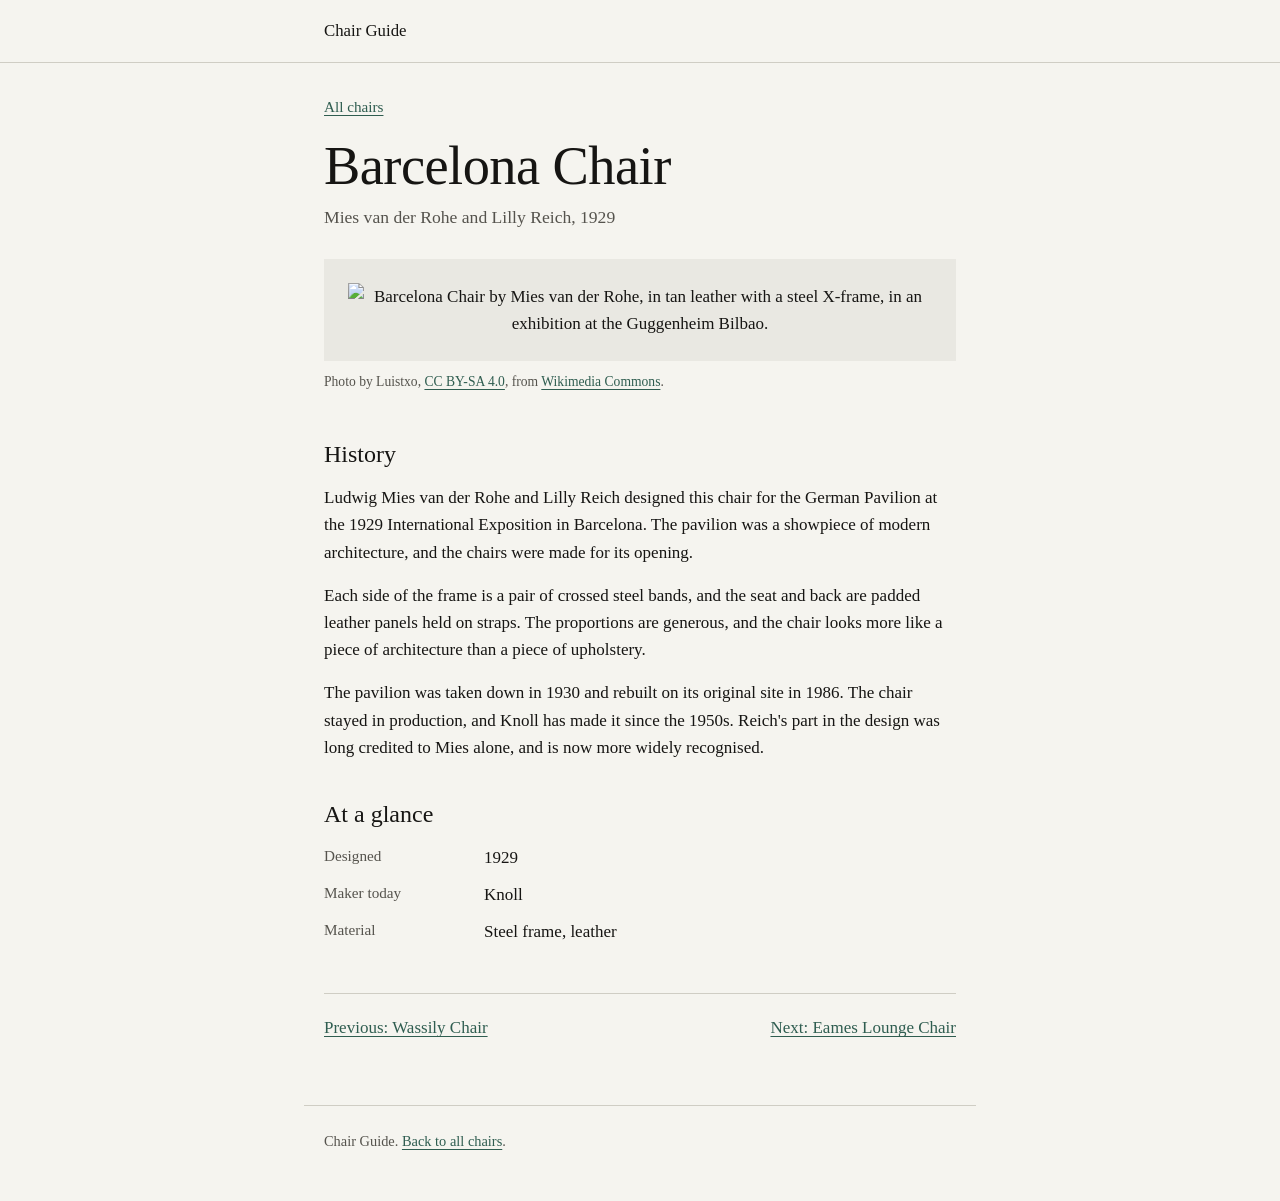
==== chairs/barcelona-chair.html @ 8ddb8013 "Image added" ====
<!doctype html>
<html lang="en">
<head>
  <meta charset="utf-8">
  <meta name="viewport" content="width=device-width, initial-scale=1">
  <title>Barcelona Chair: Chair Guide</title>
  <meta name="description" content="A steel X-frame and leather cushions, made for a pavilion that stood for less than a year.">
  <link rel="stylesheet" href="../styles.css">
</head>
<body>
  <header class="site-header">
    <div class="wrap bar">
      <a class="name-link" href="../index.html">Chair Guide</a>
    </div>
  </header>

  <main class="wrap article">
    <p class="crumb"><a href="../index.html">All chairs</a></p>

    <h1>Barcelona Chair</h1>
    <p class="by">Mies van der Rohe and Lilly Reich, 1929</p>

    <figure class="photo">
      <span class="plate"><img src="https://upload.wikimedia.org/wikipedia/commons/thumb/6/6a/Barcelona_chair%2C_Guggenheim_Bilbao.jpg/960px-Barcelona_chair%2C_Guggenheim_Bilbao.jpg" alt="Barcelona Chair by Mies van der Rohe, in tan leather with a steel X-frame, in an exhibition at the Guggenheim Bilbao."></span>
      <figcaption>Photo by Luistxo, <a href="https://creativecommons.org/licenses/by-sa/4.0/">CC BY-SA 4.0</a>, from <a href="https://commons.wikimedia.org/wiki/File:Barcelona_chair%2C_Guggenheim_Bilbao.jpg">Wikimedia Commons</a>.</figcaption>
    </figure>

    <section aria-labelledby="history-h">
      <h2 id="history-h">History</h2>
        <p>Ludwig Mies van der Rohe and Lilly Reich designed this chair for the German Pavilion at the 1929 International Exposition in Barcelona. The pavilion was a showpiece of modern architecture, and the chairs were made for its opening.</p>
        <p>Each side of the frame is a pair of crossed steel bands, and the seat and back are padded leather panels held on straps. The proportions are generous, and the chair looks more like a piece of architecture than a piece of upholstery.</p>
        <p>The pavilion was taken down in 1930 and rebuilt on its original site in 1986. The chair stayed in production, and Knoll has made it since the 1950s. Reich&#39;s part in the design was long credited to Mies alone, and is now more widely recognised.</p>
    </section>

    <section aria-labelledby="glance-h">
      <h2 id="glance-h">At a glance</h2>
      <dl class="facts">
        <dt>Designed</dt><dd>1929</dd>
        <dt>Maker today</dt><dd>Knoll</dd>
        <dt>Material</dt><dd>Steel frame, leather</dd>
      </dl>
    </section>

    <nav class="pager" aria-label="More chairs">
      <a class="prev" rel="prev" href="wassily-chair.html">Previous: Wassily Chair</a>
      <a class="next" rel="next" href="eames-lounge-chair.html">Next: Eames Lounge Chair</a>
    </nav>
  </main>

  <footer class="site-footer wrap">
    <p>Chair Guide. <a href="../index.html">Back to all chairs</a>.</p>
  </footer>
</body>
</html>
---- styles.css ----
/* Chair gallery.
   Plain paper and ink, one serif family, one green for links.
   Photos sit on a fixed light plate so every chair is framed the same way. */

:root {
  --paper: #f5f4ef;
  --ink: #161513;
  --soft: #55534d;
  --rule: #cfcdc4;
  --accent: #2f5d50;
  --plate: #e9e8e2;
}

@media (prefers-color-scheme: dark) {
  :root:not([data-theme="light"]) {
    --paper: #141413;
    --ink: #ecebe6;
    --soft: #a9a79f;
    --rule: #34332f;
    --accent: #8fc4b2;
  }
}

:root[data-theme="dark"] {
  --paper: #141413;
  --ink: #ecebe6;
  --soft: #a9a79f;
  --rule: #34332f;
  --accent: #8fc4b2;
}

* { box-sizing: border-box; }

body {
  margin: 0;
  background: var(--paper);
  color: var(--ink);
  font-family: Georgia, "Times New Roman", serif;
  font-size: 1.0625rem;
  line-height: 1.6;
}

a { color: var(--accent); text-decoration: underline; text-underline-offset: 0.2em; }
a:focus-visible { outline: 2px solid var(--ink); outline-offset: 4px; }

h1, h2, h3 { font-weight: 400; line-height: 1.15; margin: 0; }
h1 { font-size: clamp(2.2rem, 6vw, 3.4rem); letter-spacing: -0.01em; margin-bottom: 1rem; }
h2 { font-size: 1.5rem; margin-bottom: 1rem; }
p { margin: 0; }

.wrap { max-width: 42rem; margin: 0 auto; padding: 0 1.25rem; }
.wrap.wide { max-width: 72rem; }

/* Header */
.site-header { border-bottom: 1px solid var(--rule); }
.bar {
  display: flex;
  flex-wrap: wrap;
  justify-content: space-between;
  align-items: baseline;
  gap: 0.5rem 1.5rem;
  padding-top: 1.1rem;
  padding-bottom: 1.1rem;
}
.name-link { color: var(--ink); font-size: 1.05rem; text-decoration: none; }
.site-header nav { font-size: 0.95rem; }
.site-header nav a { color: var(--soft); }
.site-header nav a:hover { color: var(--ink); }

/* Gallery front page */
.intro { padding: 3.5rem 0 2.5rem; }
.intro p { color: var(--soft); font-size: 1.1rem; max-width: 36rem; }
.hint { margin-top: 0.6rem; font-size: 0.95rem !important; }
.hint-touch { display: none; }

.grid {
  list-style: none;
  margin: 0;
  padding: 0;
  display: grid;
  grid-template-columns: repeat(3, minmax(0, 1fr));
  gap: 2.75rem 1.75rem;
}

.grid li { position: relative; }

.tile {
  display: block;
  color: inherit;
  text-decoration: none;
  -webkit-touch-callout: none;
  -webkit-user-select: none;
  user-select: none;
}

/* Every photo is cropped to the same 4:5 frame and fills it edge to edge,
   so all nine tiles have the same size and shape. */
.plate {
  display: block;
  position: relative;
  aspect-ratio: 3 / 4;
  background: var(--plate);
  overflow: hidden;
}
.plate img {
  position: absolute;
  inset: 0;
  width: 100%;
  height: 100%;
  object-fit: cover;
  object-position: 50% 50%;
  -webkit-user-drag: none;
}

/* Square and landscape photos: show the whole chair, uncropped, over a soft
   blurred copy of the same photo so the tile keeps the same size and shape. */
.plate.fit-contain::before {
  content: "";
  position: absolute;
  inset: -12%;
  background: var(--bg-img) center / cover no-repeat;
  filter: blur(22px);
}
.plate.fit-contain img { object-fit: contain; }

.tile .name { font-size: 1.05rem; font-weight: 700; margin: 0.8rem 0 0.1rem; }
.tile .by { color: var(--soft); font-size: 0.92rem; }
.tile:hover .name,
.tile:focus-visible .name { text-decoration: underline; text-underline-offset: 0.2em; }

/* Preview strip, shown on hover, keyboard focus, or touch-and-hold */
.peek {
  position: absolute;
  top: 0;
  left: 0;
  width: 100%;
  aspect-ratio: 3 / 4;
  display: flex;
  align-items: flex-end;
  pointer-events: none;
  opacity: 0;
  transition: opacity 0.18s ease;
}
.peek span {
  display: block;
  width: 100%;
  padding: 1rem 1rem 1.1rem;
  background: color-mix(in srgb, var(--paper) 94%, transparent);
  color: var(--ink);
  font-size: 0.95rem;
  line-height: 1.45;
  border-top: 1px solid var(--rule);
}
.grid li:focus-within .peek,
.grid li.is-held .peek { opacity: 1; }

@media (hover: hover) {
  .grid li:hover .peek { opacity: 1; }
}

@media (hover: none) {
  .hint-hover { display: none; }
  .hint-touch { display: inline; }
}

/* Chair pages */
.crumb { padding-top: 2rem; font-size: 0.95rem; }
.article h1 { margin-top: 1rem; margin-bottom: 0.3rem; }
.article .by { color: var(--soft); font-size: 1.1rem; margin-bottom: 1.75rem; }

.photo { margin: 0 0 2.5rem; }
.photo .plate { aspect-ratio: auto; padding: 1.5rem; text-align: center; }
.photo .plate img {
  position: static;
  display: block;
  margin: 0 auto;
  width: auto;
  max-width: 100%;
  height: auto;
  max-height: 70vh;
  padding: 0;
}
.photo figcaption { margin-top: 0.6rem; color: var(--soft); font-size: 0.85rem; }

.article section { padding-top: 0.5rem; }
.article section p { margin-bottom: 1rem; }
.article section + section { margin-top: 2rem; }

.facts { margin: 0; display: grid; grid-template-columns: 9rem 1fr; gap: 0.6rem 1rem; }
.facts dt { color: var(--soft); font-size: 0.95rem; }
.facts dd { margin: 0; }

.pager {
  display: flex;
  justify-content: space-between;
  gap: 1rem;
  margin-top: 3rem;
  padding-top: 1.25rem;
  border-top: 1px solid var(--rule);
}
.pager .next { margin-left: auto; text-align: right; }

/* Footer */
.site-footer {
  margin-top: 4rem;
  padding-top: 1.5rem;
  padding-bottom: 3rem;
  border-top: 1px solid var(--rule);
  color: var(--soft);
  font-size: 0.9rem;
}

/* Smaller screens */
@media (max-width: 900px) {
  .grid { grid-template-columns: repeat(2, minmax(0, 1fr)); gap: 2.25rem 1.25rem; }
}
@media (max-width: 380px) {
  .facts { grid-template-columns: 1fr; gap: 0.1rem; }
  .facts dd { margin-bottom: 0.7rem; }
}
@media (max-width: 320px) {
  .grid { grid-template-columns: minmax(0, 1fr); }
}

@media (prefers-reduced-motion: reduce) {
  .peek { transition: none; }
}
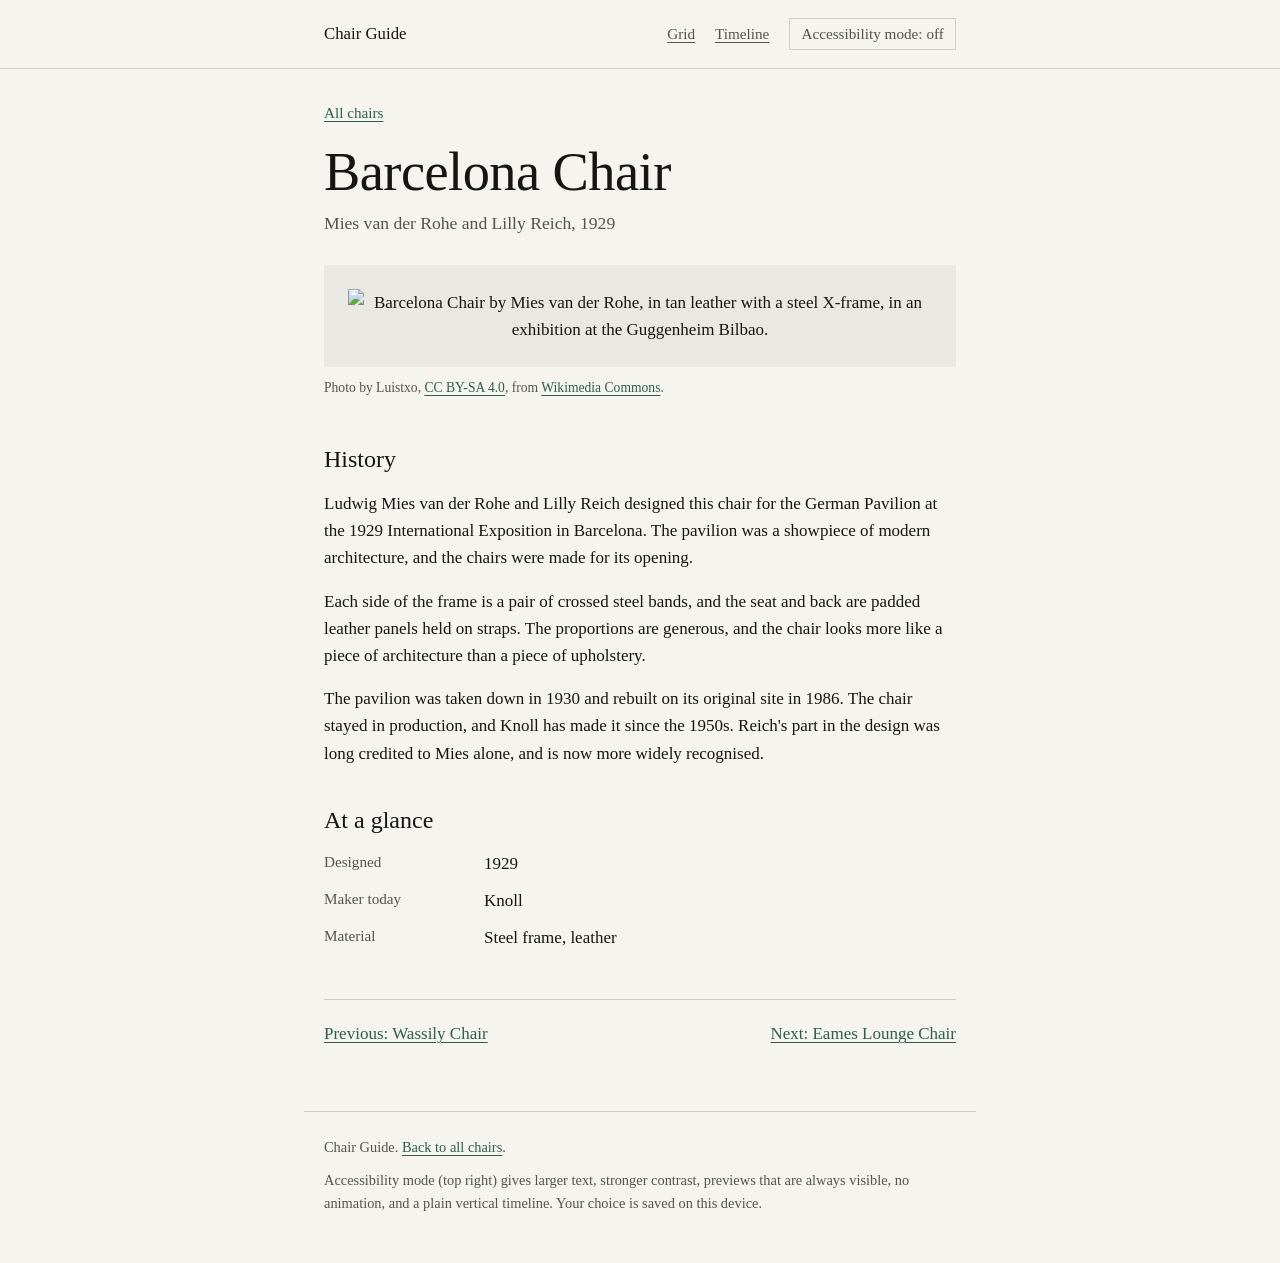
==== commit b755e11e: "Add timeline view, accessibility mode and accessibility fixes - Timeline page: chairs in date order " ====
--- a/chairs/barcelona-chair.html
+++ b/chairs/barcelona-chair.html
@@ -6,11 +6,19 @@
   <title>Barcelona Chair: Chair Guide</title>
   <meta name="description" content="A steel X-frame and leather cushions, made for a pavilion that stood for less than a year.">
   <link rel="stylesheet" href="../styles.css">
+  <script src="../a11y.js"></script>
 </head>
 <body>
   <header class="site-header">
     <div class="wrap bar">
       <a class="name-link" href="../index.html">Chair Guide</a>
+      <div class="bar-right">
+        <nav aria-label="Views">
+          <a href="../index.html">Grid</a>
+          <a href="../timeline.html">Timeline</a>
+        </nav>
+        <button type="button" class="a11y-toggle" aria-pressed="false" hidden>Accessibility mode<span aria-hidden="true">: <span class="state">off</span></span></button>
+      </div>
     </div>
   </header>
 
@@ -49,6 +57,7 @@
 
   <footer class="site-footer wrap">
     <p>Chair Guide. <a href="../index.html">Back to all chairs</a>.</p>
+    <p class="a11y-note" hidden>Accessibility mode (top right) gives larger text, stronger contrast, previews that are always visible, no animation, and a plain vertical timeline. Your choice is saved on this device.</p>
   </footer>
 </body>
 </html>
--- a/styles.css
+++ b/styles.css
@@ -18,6 +18,7 @@
     --soft: #a9a79f;
     --rule: #34332f;
     --accent: #8fc4b2;
+    color-scheme: dark;
   }
 }
 
@@ -27,6 +28,7 @@
   --soft: #a9a79f;
   --rule: #34332f;
   --accent: #8fc4b2;
+  color-scheme: dark;
 }
 
 * { box-sizing: border-box; }
@@ -200,6 +202,153 @@
 }
 .pager .next { margin-left: auto; text-align: right; }
 
+/* Header: Grid / Timeline switch */
+.site-header nav { display: flex; gap: 1.25rem; }
+.site-header nav a[aria-current="page"] { color: var(--ink); text-decoration-thickness: 2px; }
+
+/* Timeline.
+   Desktop: one row you scroll sideways. A line runs through a dot for each
+   chair, and the space between chairs grows with the gap in years (shortened
+   so chairs from the same decade stay readable).
+   Phone: the same list runs down the page. */
+.timeline-tools { display: flex; align-items: center; gap: 0.75rem; margin: 0 0 1.25rem; }
+.timeline-tools[hidden] { display: none; }
+.tl-btn {
+  font: inherit;
+  font-size: 0.95rem;
+  color: var(--ink);
+  background: none;
+  border: 1px solid var(--rule);
+  padding: 0.4rem 1rem;
+  cursor: pointer;
+}
+.tl-btn:hover { border-color: var(--ink); }
+.tl-btn:focus-visible { outline: 2px solid var(--ink); outline-offset: 3px; }
+.scroll-hint { color: var(--soft); font-size: 0.9rem; margin-left: 0.5rem; }
+
+/* The bar is hidden for a cleaner look. Scrolling still works with a trackpad,
+   touch, the arrow keys, tabbing through the chairs, and the Earlier / Later
+   buttons. */
+.scroller {
+  overflow-x: auto;
+  padding-bottom: 1rem;
+  scrollbar-width: none;
+  -ms-overflow-style: none;
+}
+.scroller::-webkit-scrollbar { display: none; }
+
+/* A slim bar of our own to drag along the timeline. The handle is as wide as
+   the part of the timeline you can see. */
+.tl-track {
+  position: relative;
+  height: 6px;
+  margin: 0 0 1.5rem;
+  background: var(--rule);
+  cursor: pointer;
+  touch-action: none;
+  -webkit-user-select: none;
+  user-select: none;
+}
+.tl-track[hidden] { display: none; }
+.tl-track::before { content: ""; position: absolute; inset: -12px 0; } /* bigger target */
+.tl-thumb {
+  position: absolute;
+  top: 0;
+  left: 0;
+  height: 100%;
+  background: var(--soft);
+  cursor: grab;
+  touch-action: none;
+  will-change: transform;
+}
+.tl-thumb::before { content: ""; position: absolute; inset: -12px 0; }
+.tl-track:hover .tl-thumb { background: var(--ink); }
+.tl-track.is-dragging, .tl-track.is-dragging .tl-thumb { cursor: grabbing; }
+.tl-track.is-dragging .tl-thumb { background: var(--ink); }
+.scroller:focus-visible { outline: 2px solid var(--ink); outline-offset: 4px; }
+
+.timeline {
+  list-style: none;
+  margin: 0;
+  padding: 0 2rem 0 0;
+  display: flex;
+  align-items: flex-start;
+  width: max-content;
+  position: relative;
+}
+.timeline::before {
+  content: "";
+  position: absolute;
+  left: 0;
+  right: 0;
+  top: calc(3.75rem + 4px);
+  border-top: 1px solid var(--ink);
+}
+.timeline li { position: relative; flex: none; width: 190px; margin-left: var(--gap, 0); }
+.timeline .era { height: 1.4rem; margin: 0; font-size: 0.8rem; color: var(--soft); }
+.timeline .year { margin: 0.15rem 0 0.6rem; font-size: 1.6rem; line-height: 1.6rem; white-space: nowrap; }
+.timeline .dot {
+  display: block;
+  position: relative;
+  z-index: 1;
+  width: 9px;
+  height: 9px;
+  margin-bottom: 1.1rem;
+  border-radius: 50%;
+  background: var(--ink);
+}
+.timeline .since {
+  position: absolute;
+  right: 100%;
+  top: calc(3.75rem - 1rem);
+  width: var(--gap);
+  display: flex;
+  justify-content: center;
+  white-space: nowrap;
+  font-size: 0.78rem;
+  color: var(--soft);
+}
+.timeline .card { position: relative; }
+.timeline .card:focus-within .peek,
+.timeline li.is-held .peek { opacity: 1; }
+@media (hover: hover) {
+  .timeline .card:hover .peek { opacity: 1; }
+}
+
+@media (max-width: 700px) {
+  .timeline-tools { display: none; }
+  .tl-track { display: none; }
+  .scroller { overflow: visible; padding-bottom: 0; }
+  .timeline {
+    display: block;
+    width: auto;
+    margin-left: 0.4rem;
+    padding: 0 0 0 1.4rem;
+    border-left: 1px solid var(--ink);
+  }
+  .timeline::before { display: none; }
+  .timeline li { display: flex; flex-direction: column; width: auto; margin: 0 0 2.5rem; }
+  .timeline li:last-child { margin-bottom: 0; }
+  .timeline .since { order: -3; position: static; width: auto; display: block; margin: 0 0 0.35rem; font-size: 0.85rem; }
+  .timeline .since .vis::after { content: " later"; }
+  .timeline .era { order: -2; height: auto; }
+  .timeline .era:empty { display: none; }
+  .timeline .year { order: -1; margin: 0 0 0.6rem; }
+  .timeline .dot { display: none; }
+  .timeline .year { position: relative; }
+  .timeline .year::before {
+    content: "";
+    position: absolute;
+    left: calc(-1.4rem - 5px);
+    top: calc(0.8rem - 4.5px);
+    width: 9px;
+    height: 9px;
+    border-radius: 50%;
+    background: var(--ink);
+  }
+  .timeline .card { max-width: 20rem; }
+}
+
 /* Footer */
 .site-footer {
   margin-top: 4rem;
@@ -224,4 +373,141 @@
 
 @media (prefers-reduced-motion: reduce) {
   .peek { transition: none; }
-}
+  html { scroll-behavior: auto; }
+}
+
+/* Header: accessibility switch */
+.bar-right { display: flex; flex-wrap: wrap; align-items: baseline; gap: 0.4rem 1.25rem; }
+.a11y-toggle {
+  font: inherit;
+  font-size: 0.95rem;
+  color: var(--soft);
+  background: none;
+  border: 1px solid var(--rule);
+  padding: 0.2rem 0.7rem;
+  cursor: pointer;
+}
+.a11y-toggle[hidden] { display: none; }
+.a11y-toggle:hover { border-color: var(--ink); color: var(--ink); }
+.a11y-toggle:focus-visible { outline: 2px solid var(--ink); outline-offset: 3px; }
+.a11y-toggle[aria-pressed="true"] { background: var(--ink); color: var(--paper); border-color: var(--ink); }
+.a11y-note { margin-top: 0.6rem; max-width: 40rem; }
+.a11y-note[hidden] { display: none; }
+
+/* Text for screen readers only. */
+.sr-only {
+  position: absolute;
+  width: 1px;
+  height: 1px;
+  margin: -1px;
+  padding: 0;
+  border: 0;
+  overflow: hidden;
+  clip: rect(0 0 0 0);
+  clip-path: inset(50%);
+  white-space: nowrap;
+}
+
+/* Escape closes a preview that is showing (see hold.js). In accessibility mode
+   previews are plain text under the photo, so they are never closed. */
+:root:not([data-a11y="on"]) .grid li.peek-off .peek,
+:root:not([data-a11y="on"]) .timeline li.peek-off .peek { opacity: 0 !important; }
+
+/* ===== Accessibility mode =====
+   Larger text and spacing, strong contrast, previews always visible, no
+   animation, and the timeline as a plain vertical list. Switched on with the
+   header button (a11y.js sets data-a11y="on" on the page), and on by default
+   when the device asks for more contrast. */
+:root[data-a11y="on"] {
+  font-size: 125%;
+  --paper: #ffffff;
+  --ink: #000000;
+  --soft: #2b2b2b;
+  --rule: #595959;
+  --accent: #0a4a38;
+  --plate: #ffffff;
+}
+@media (prefers-color-scheme: dark) {
+  :root[data-a11y="on"]:not([data-theme="light"]) {
+    --paper: #000000;
+    --ink: #ffffff;
+    --soft: #dcdcdc;
+    --rule: #9a9a9a;
+    --accent: #9fe3cc;
+  }
+}
+:root[data-a11y="on"][data-theme="dark"] {
+  --paper: #000000;
+  --ink: #ffffff;
+  --soft: #dcdcdc;
+  --rule: #9a9a9a;
+  --accent: #9fe3cc;
+}
+
+:root[data-a11y="on"] body { line-height: 1.75; }
+:root[data-a11y="on"] *,
+:root[data-a11y="on"] *::before,
+:root[data-a11y="on"] *::after {
+  transition: none !important;
+  animation: none !important;
+  scroll-behavior: auto !important;
+}
+:root[data-a11y="on"] :focus-visible { outline: 3px solid var(--ink); outline-offset: 4px; }
+:root[data-a11y="on"] .site-header nav a { color: var(--ink); }
+:root[data-a11y="on"] .tile .name { text-decoration: underline; text-underline-offset: 0.2em; }
+:root[data-a11y="on"] .hint { display: none !important; }
+
+/* Previews are always shown, under the caption, instead of on hover or hold. */
+:root[data-a11y="on"] .peek {
+  position: static;
+  width: auto;
+  aspect-ratio: auto;
+  display: block;
+  opacity: 1;
+  pointer-events: auto;
+  margin-top: 0.4rem;
+}
+:root[data-a11y="on"] .peek span {
+  padding: 0;
+  background: none;
+  border: 0;
+  color: var(--soft);
+  font-size: 0.95rem;
+}
+
+/* Two columns at most, so text stays a comfortable size. */
+@media (min-width: 481px) {
+  :root[data-a11y="on"] .grid { grid-template-columns: repeat(2, minmax(0, 1fr)); }
+}
+
+/* Timeline: a plain vertical list, no sideways scrolling. */
+:root[data-a11y="on"] .timeline-tools,
+:root[data-a11y="on"] .tl-track { display: none; }
+:root[data-a11y="on"] .scroller { overflow: visible; padding-bottom: 0; }
+:root[data-a11y="on"] .timeline {
+  display: block;
+  width: auto;
+  margin-left: 0.4rem;
+  padding: 0 0 0 1.4rem;
+  border-left: 1px solid var(--ink);
+}
+:root[data-a11y="on"] .timeline::before { display: none; }
+:root[data-a11y="on"] .timeline li { display: flex; flex-direction: column; width: auto; margin: 0 0 2.5rem; }
+:root[data-a11y="on"] .timeline li:last-child { margin-bottom: 0; }
+:root[data-a11y="on"] .timeline .since { order: -3; position: static; width: auto; display: block; margin: 0 0 0.35rem; font-size: 0.85rem; }
+:root[data-a11y="on"] .timeline .since .vis::after { content: " later"; }
+:root[data-a11y="on"] .timeline .era { order: -2; height: auto; font-size: 0.85rem; }
+:root[data-a11y="on"] .timeline .era:empty { display: none; }
+:root[data-a11y="on"] .timeline .year { order: -1; margin: 0 0 0.6rem; position: relative; }
+:root[data-a11y="on"] .timeline .year::before {
+  content: "";
+  position: absolute;
+  left: calc(-1.4rem - 5px);
+  top: calc(0.8rem - 4.5px);
+  width: 9px;
+  height: 9px;
+  border-radius: 50%;
+  background: var(--ink);
+}
+:root[data-a11y="on"] .timeline .dot { display: none; }
+:root[data-a11y="on"] .timeline .card { max-width: 22rem; }
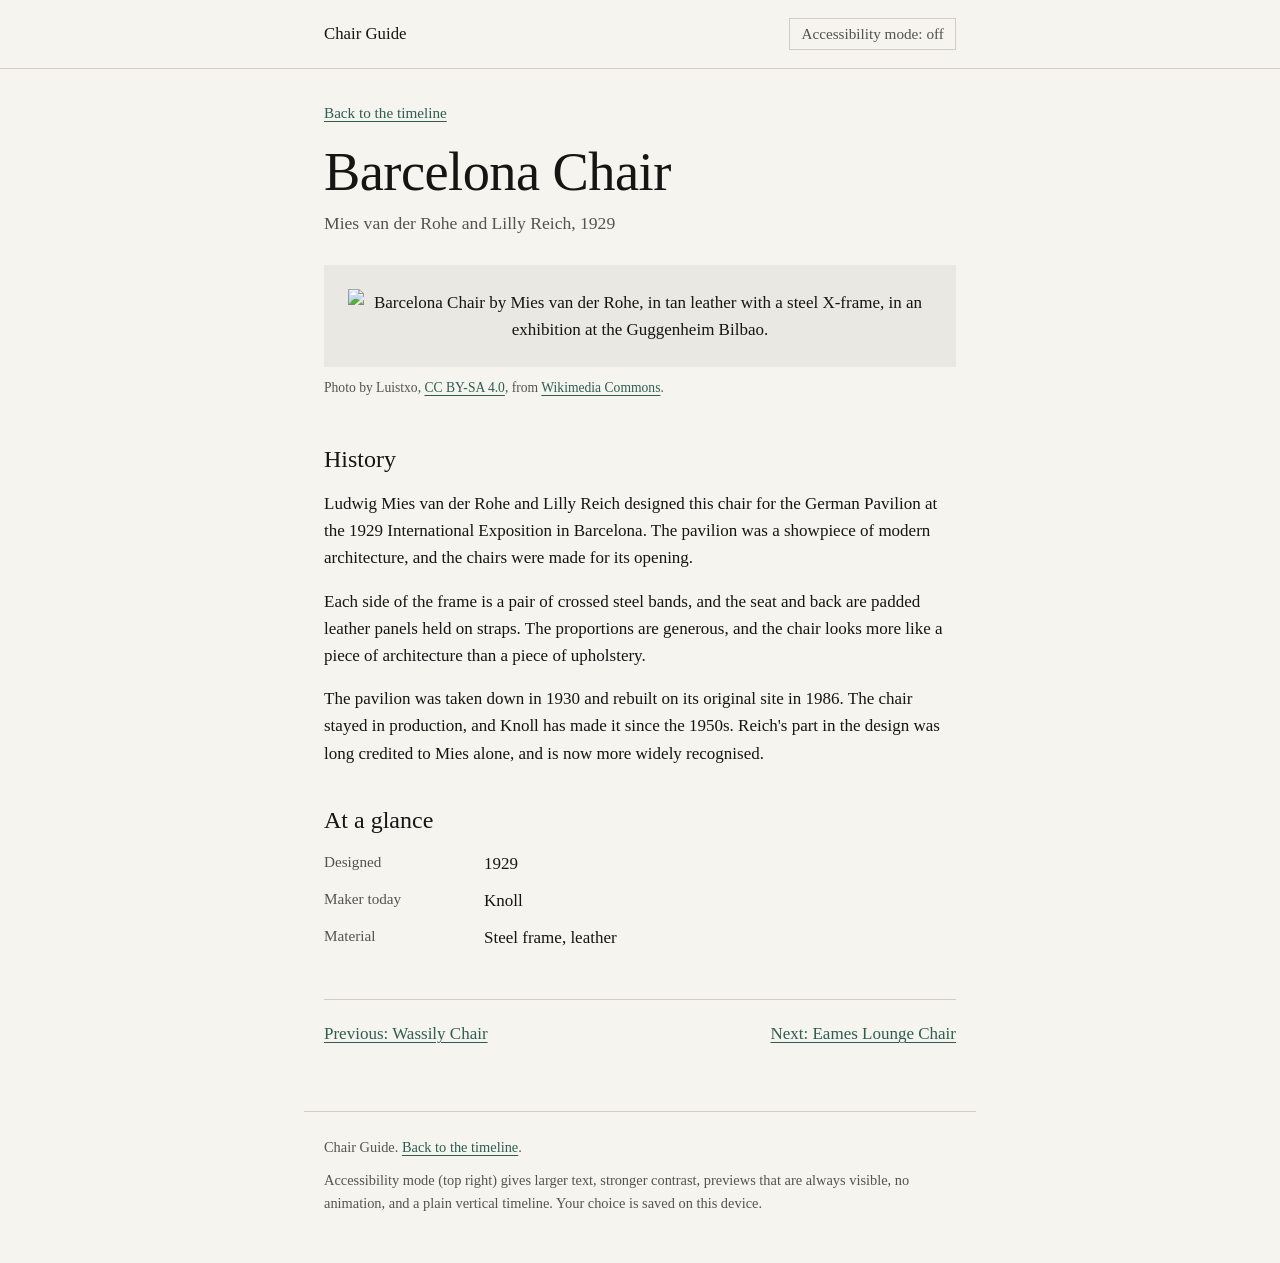
==== commit 29c91ac1: "cHAIRS" ====
--- a/chairs/barcelona-chair.html
+++ b/chairs/barcelona-chair.html
@@ -13,17 +13,13 @@
     <div class="wrap bar">
       <a class="name-link" href="../index.html">Chair Guide</a>
       <div class="bar-right">
-        <nav aria-label="Views">
-          <a href="../index.html">Grid</a>
-          <a href="../timeline.html">Timeline</a>
-        </nav>
         <button type="button" class="a11y-toggle" aria-pressed="false" hidden>Accessibility mode<span aria-hidden="true">: <span class="state">off</span></span></button>
       </div>
     </div>
   </header>
 
   <main class="wrap article">
-    <p class="crumb"><a href="../index.html">All chairs</a></p>
+    <p class="crumb"><a href="../index.html">Back to the timeline</a></p>
 
     <h1>Barcelona Chair</h1>
     <p class="by">Mies van der Rohe and Lilly Reich, 1929</p>
@@ -56,7 +52,7 @@
   </main>
 
   <footer class="site-footer wrap">
-    <p>Chair Guide. <a href="../index.html">Back to all chairs</a>.</p>
+    <p>Chair Guide. <a href="../index.html">Back to the timeline</a>.</p>
     <p class="a11y-note" hidden>Accessibility mode (top right) gives larger text, stronger contrast, previews that are always visible, no animation, and a plain vertical timeline. Your choice is saved on this device.</p>
   </footer>
 </body>
--- a/styles.css
+++ b/styles.css
@@ -1,6 +1,6 @@
-/* Chair gallery.
+/* Chair Guide.
    Plain paper and ink, one serif family, one green for links.
-   Photos sit on a fixed light plate so every chair is framed the same way. */
+   The home page is a timeline of nine chairs; each chair has its own page. */
 
 :root {
   --paper: #f5f4ef;
@@ -65,27 +65,13 @@
   padding-bottom: 1.1rem;
 }
 .name-link { color: var(--ink); font-size: 1.05rem; text-decoration: none; }
-.site-header nav { font-size: 0.95rem; }
-.site-header nav a { color: var(--soft); }
-.site-header nav a:hover { color: var(--ink); }
-
-/* Gallery front page */
+.bar-right { display: flex; flex-wrap: wrap; align-items: baseline; gap: 0.4rem 1.25rem; }
+
+/* Intro */
 .intro { padding: 3.5rem 0 2.5rem; }
 .intro p { color: var(--soft); font-size: 1.1rem; max-width: 36rem; }
-.hint { margin-top: 0.6rem; font-size: 0.95rem !important; }
-.hint-touch { display: none; }
-
-.grid {
-  list-style: none;
-  margin: 0;
-  padding: 0;
-  display: grid;
-  grid-template-columns: repeat(3, minmax(0, 1fr));
-  gap: 2.75rem 1.75rem;
-}
-
-.grid li { position: relative; }
-
+
+/* Chair tile: photo, name, designer and year */
 .tile {
   display: block;
   color: inherit;
@@ -95,8 +81,8 @@
   user-select: none;
 }
 
-/* Every photo is cropped to the same 4:5 frame and fills it edge to edge,
-   so all nine tiles have the same size and shape. */
+/* Every photo is cropped to the same 3:4 frame and fills it edge to edge,
+   so every tile has the same size and shape. */
 .plate {
   display: block;
   position: relative;
@@ -153,82 +139,13 @@
   line-height: 1.45;
   border-top: 1px solid var(--rule);
 }
-.grid li:focus-within .peek,
-.grid li.is-held .peek { opacity: 1; }
-
-@media (hover: hover) {
-  .grid li:hover .peek { opacity: 1; }
-}
-
-@media (hover: none) {
-  .hint-hover { display: none; }
-  .hint-touch { display: inline; }
-}
-
-/* Chair pages */
-.crumb { padding-top: 2rem; font-size: 0.95rem; }
-.article h1 { margin-top: 1rem; margin-bottom: 0.3rem; }
-.article .by { color: var(--soft); font-size: 1.1rem; margin-bottom: 1.75rem; }
-
-.photo { margin: 0 0 2.5rem; }
-.photo .plate { aspect-ratio: auto; padding: 1.5rem; text-align: center; }
-.photo .plate img {
-  position: static;
-  display: block;
-  margin: 0 auto;
-  width: auto;
-  max-width: 100%;
-  height: auto;
-  max-height: 70vh;
-  padding: 0;
-}
-.photo figcaption { margin-top: 0.6rem; color: var(--soft); font-size: 0.85rem; }
-
-.article section { padding-top: 0.5rem; }
-.article section p { margin-bottom: 1rem; }
-.article section + section { margin-top: 2rem; }
-
-.facts { margin: 0; display: grid; grid-template-columns: 9rem 1fr; gap: 0.6rem 1rem; }
-.facts dt { color: var(--soft); font-size: 0.95rem; }
-.facts dd { margin: 0; }
-
-.pager {
-  display: flex;
-  justify-content: space-between;
-  gap: 1rem;
-  margin-top: 3rem;
-  padding-top: 1.25rem;
-  border-top: 1px solid var(--rule);
-}
-.pager .next { margin-left: auto; text-align: right; }
-
-/* Header: Grid / Timeline switch */
-.site-header nav { display: flex; gap: 1.25rem; }
-.site-header nav a[aria-current="page"] { color: var(--ink); text-decoration-thickness: 2px; }
 
 /* Timeline.
-   Desktop: one row you scroll sideways. A line runs through a dot for each
-   chair, and the space between chairs grows with the gap in years (shortened
-   so chairs from the same decade stay readable).
+   Desktop: one row, scrolled sideways (touch swipe, trackpad, arrow keys,
+   tabbing through the chairs, or dragging with the mouse). A line runs through
+   a dot for each chair, and the space between chairs grows with the gap in
+   years, shortened so chairs from the same decade stay readable.
    Phone: the same list runs down the page. */
-.timeline-tools { display: flex; align-items: center; gap: 0.75rem; margin: 0 0 1.25rem; }
-.timeline-tools[hidden] { display: none; }
-.tl-btn {
-  font: inherit;
-  font-size: 0.95rem;
-  color: var(--ink);
-  background: none;
-  border: 1px solid var(--rule);
-  padding: 0.4rem 1rem;
-  cursor: pointer;
-}
-.tl-btn:hover { border-color: var(--ink); }
-.tl-btn:focus-visible { outline: 2px solid var(--ink); outline-offset: 3px; }
-.scroll-hint { color: var(--soft); font-size: 0.9rem; margin-left: 0.5rem; }
-
-/* The bar is hidden for a cleaner look. Scrolling still works with a trackpad,
-   touch, the arrow keys, tabbing through the chairs, and the Earlier / Later
-   buttons. */
 .scroller {
   overflow-x: auto;
   padding-bottom: 1rem;
@@ -236,36 +153,10 @@
   -ms-overflow-style: none;
 }
 .scroller::-webkit-scrollbar { display: none; }
-
-/* A slim bar of our own to drag along the timeline. The handle is as wide as
-   the part of the timeline you can see. */
-.tl-track {
-  position: relative;
-  height: 6px;
-  margin: 0 0 1.5rem;
-  background: var(--rule);
-  cursor: pointer;
-  touch-action: none;
-  -webkit-user-select: none;
-  user-select: none;
-}
-.tl-track[hidden] { display: none; }
-.tl-track::before { content: ""; position: absolute; inset: -12px 0; } /* bigger target */
-.tl-thumb {
-  position: absolute;
-  top: 0;
-  left: 0;
-  height: 100%;
-  background: var(--soft);
-  cursor: grab;
-  touch-action: none;
-  will-change: transform;
-}
-.tl-thumb::before { content: ""; position: absolute; inset: -12px 0; }
-.tl-track:hover .tl-thumb { background: var(--ink); }
-.tl-track.is-dragging, .tl-track.is-dragging .tl-thumb { cursor: grabbing; }
-.tl-track.is-dragging .tl-thumb { background: var(--ink); }
 .scroller:focus-visible { outline: 2px solid var(--ink); outline-offset: 4px; }
+.scroller.can-drag { cursor: grab; }
+.scroller.is-dragging,
+.scroller.is-dragging * { cursor: grabbing !important; -webkit-user-select: none; user-select: none; }
 
 .timeline {
   list-style: none;
@@ -316,8 +207,6 @@
 }
 
 @media (max-width: 700px) {
-  .timeline-tools { display: none; }
-  .tl-track { display: none; }
   .scroller { overflow: visible; padding-bottom: 0; }
   .timeline {
     display: block;
@@ -333,9 +222,8 @@
   .timeline .since .vis::after { content: " later"; }
   .timeline .era { order: -2; height: auto; }
   .timeline .era:empty { display: none; }
-  .timeline .year { order: -1; margin: 0 0 0.6rem; }
+  .timeline .year { order: -1; margin: 0 0 0.6rem; position: relative; }
   .timeline .dot { display: none; }
-  .timeline .year { position: relative; }
   .timeline .year::before {
     content: "";
     position: absolute;
@@ -349,6 +237,48 @@
   .timeline .card { max-width: 20rem; }
 }
 
+/* Chair pages */
+.crumb { padding-top: 2rem; font-size: 0.95rem; }
+.article h1 { margin-top: 1rem; margin-bottom: 0.3rem; }
+.article .by { color: var(--soft); font-size: 1.1rem; margin-bottom: 1.75rem; }
+
+.photo { margin: 0 0 2.5rem; }
+.photo .plate { aspect-ratio: auto; padding: 1.5rem; text-align: center; }
+.photo .plate img {
+  position: static;
+  display: block;
+  margin: 0 auto;
+  width: auto;
+  max-width: 100%;
+  height: auto;
+  max-height: 70vh;
+  padding: 0;
+}
+.photo figcaption { margin-top: 0.6rem; color: var(--soft); font-size: 0.85rem; }
+
+.article section { padding-top: 0.5rem; }
+.article section p { margin-bottom: 1rem; }
+.article section + section { margin-top: 2rem; }
+
+.facts { margin: 0; display: grid; grid-template-columns: 9rem 1fr; gap: 0.6rem 1rem; }
+.facts dt { color: var(--soft); font-size: 0.95rem; }
+.facts dd { margin: 0; }
+
+.pager {
+  display: flex;
+  justify-content: space-between;
+  gap: 1rem;
+  margin-top: 3rem;
+  padding-top: 1.25rem;
+  border-top: 1px solid var(--rule);
+}
+.pager .next { margin-left: auto; text-align: right; }
+
+@media (max-width: 380px) {
+  .facts { grid-template-columns: 1fr; gap: 0.1rem; }
+  .facts dd { margin-bottom: 0.7rem; }
+}
+
 /* Footer */
 .site-footer {
   margin-top: 4rem;
@@ -359,25 +289,12 @@
   font-size: 0.9rem;
 }
 
-/* Smaller screens */
-@media (max-width: 900px) {
-  .grid { grid-template-columns: repeat(2, minmax(0, 1fr)); gap: 2.25rem 1.25rem; }
-}
-@media (max-width: 380px) {
-  .facts { grid-template-columns: 1fr; gap: 0.1rem; }
-  .facts dd { margin-bottom: 0.7rem; }
-}
-@media (max-width: 320px) {
-  .grid { grid-template-columns: minmax(0, 1fr); }
-}
-
 @media (prefers-reduced-motion: reduce) {
   .peek { transition: none; }
   html { scroll-behavior: auto; }
 }
 
-/* Header: accessibility switch */
-.bar-right { display: flex; flex-wrap: wrap; align-items: baseline; gap: 0.4rem 1.25rem; }
+/* Accessibility mode switch */
 .a11y-toggle {
   font: inherit;
   font-size: 0.95rem;
@@ -410,7 +327,6 @@
 
 /* Escape closes a preview that is showing (see hold.js). In accessibility mode
    previews are plain text under the photo, so they are never closed. */
-:root:not([data-a11y="on"]) .grid li.peek-off .peek,
 :root:not([data-a11y="on"]) .timeline li.peek-off .peek { opacity: 0 !important; }
 
 /* ===== Accessibility mode =====
@@ -453,9 +369,7 @@
   scroll-behavior: auto !important;
 }
 :root[data-a11y="on"] :focus-visible { outline: 3px solid var(--ink); outline-offset: 4px; }
-:root[data-a11y="on"] .site-header nav a { color: var(--ink); }
 :root[data-a11y="on"] .tile .name { text-decoration: underline; text-underline-offset: 0.2em; }
-:root[data-a11y="on"] .hint { display: none !important; }
 
 /* Previews are always shown, under the caption, instead of on hover or hold. */
 :root[data-a11y="on"] .peek {
@@ -475,15 +389,8 @@
   font-size: 0.95rem;
 }
 
-/* Two columns at most, so text stays a comfortable size. */
-@media (min-width: 481px) {
-  :root[data-a11y="on"] .grid { grid-template-columns: repeat(2, minmax(0, 1fr)); }
-}
-
 /* Timeline: a plain vertical list, no sideways scrolling. */
-:root[data-a11y="on"] .timeline-tools,
-:root[data-a11y="on"] .tl-track { display: none; }
-:root[data-a11y="on"] .scroller { overflow: visible; padding-bottom: 0; }
+:root[data-a11y="on"] .scroller { overflow: visible; padding-bottom: 0; cursor: auto; }
 :root[data-a11y="on"] .timeline {
   display: block;
   width: auto;
